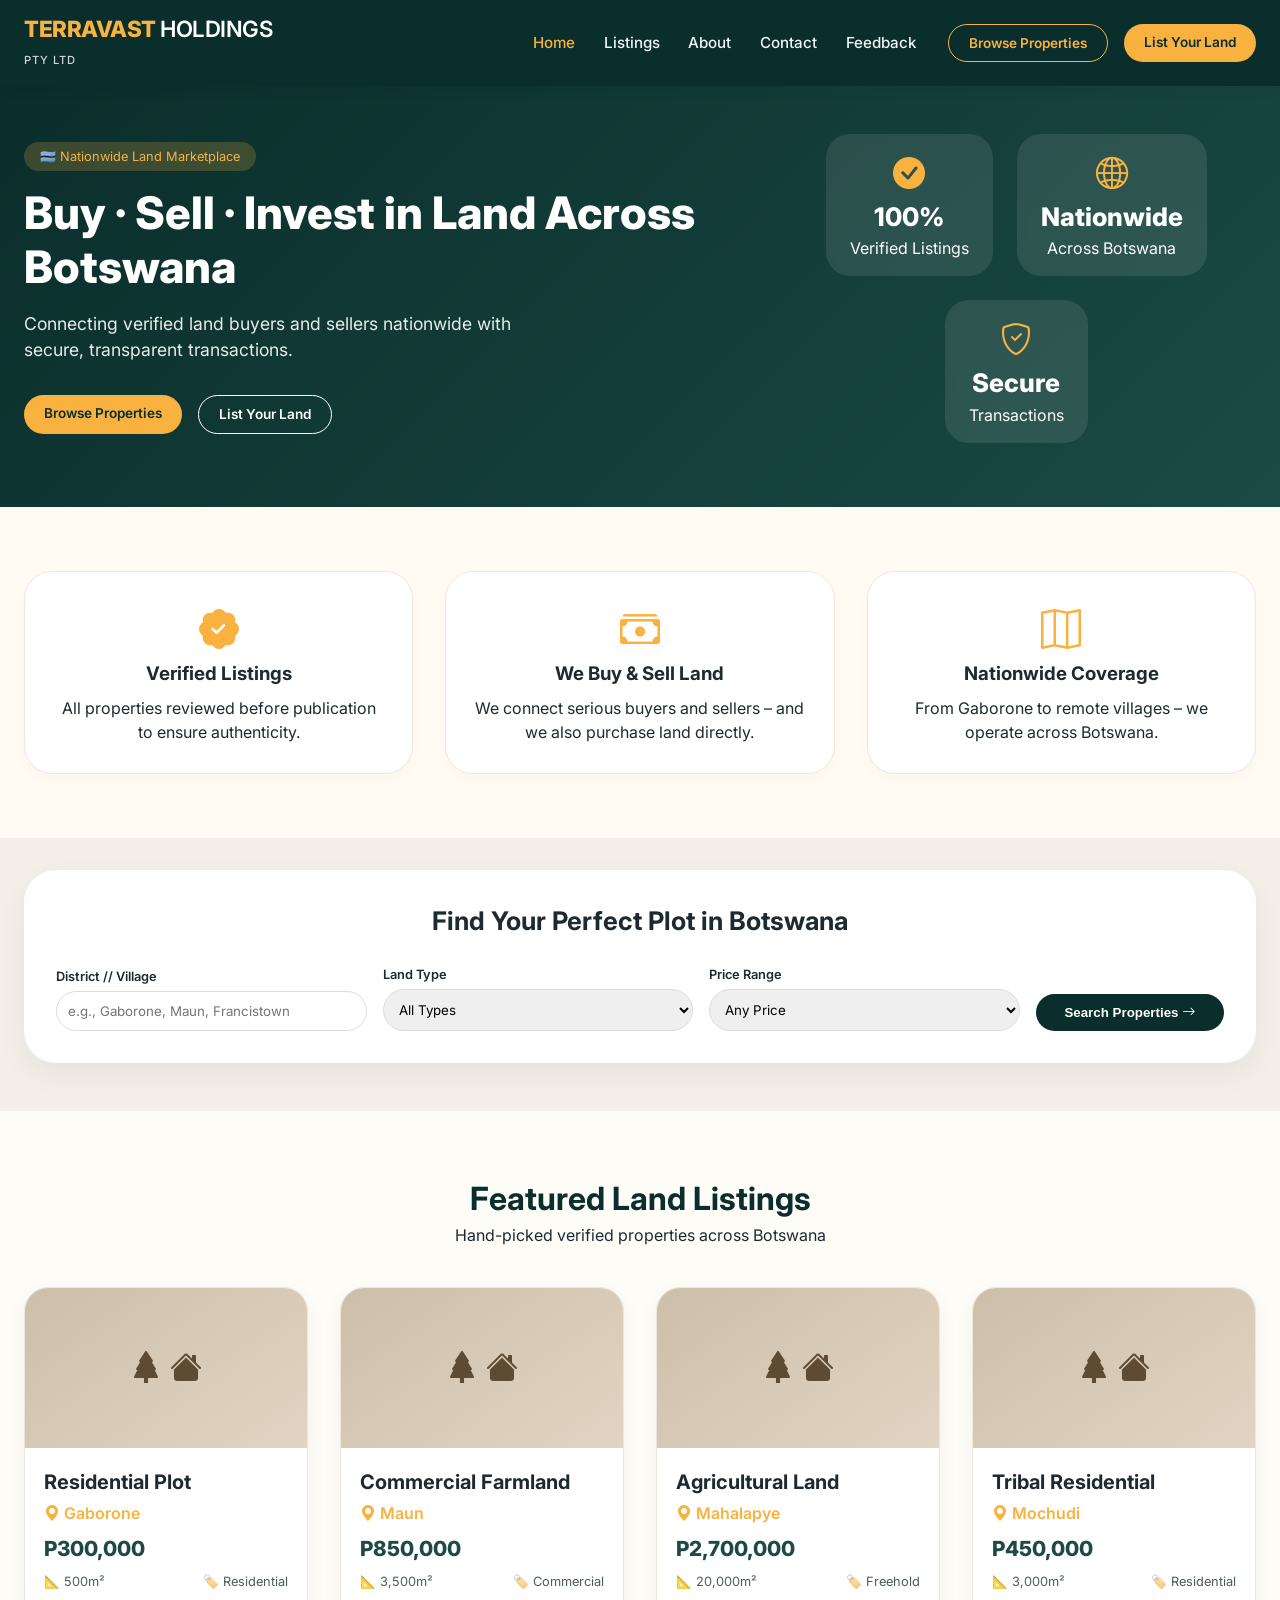
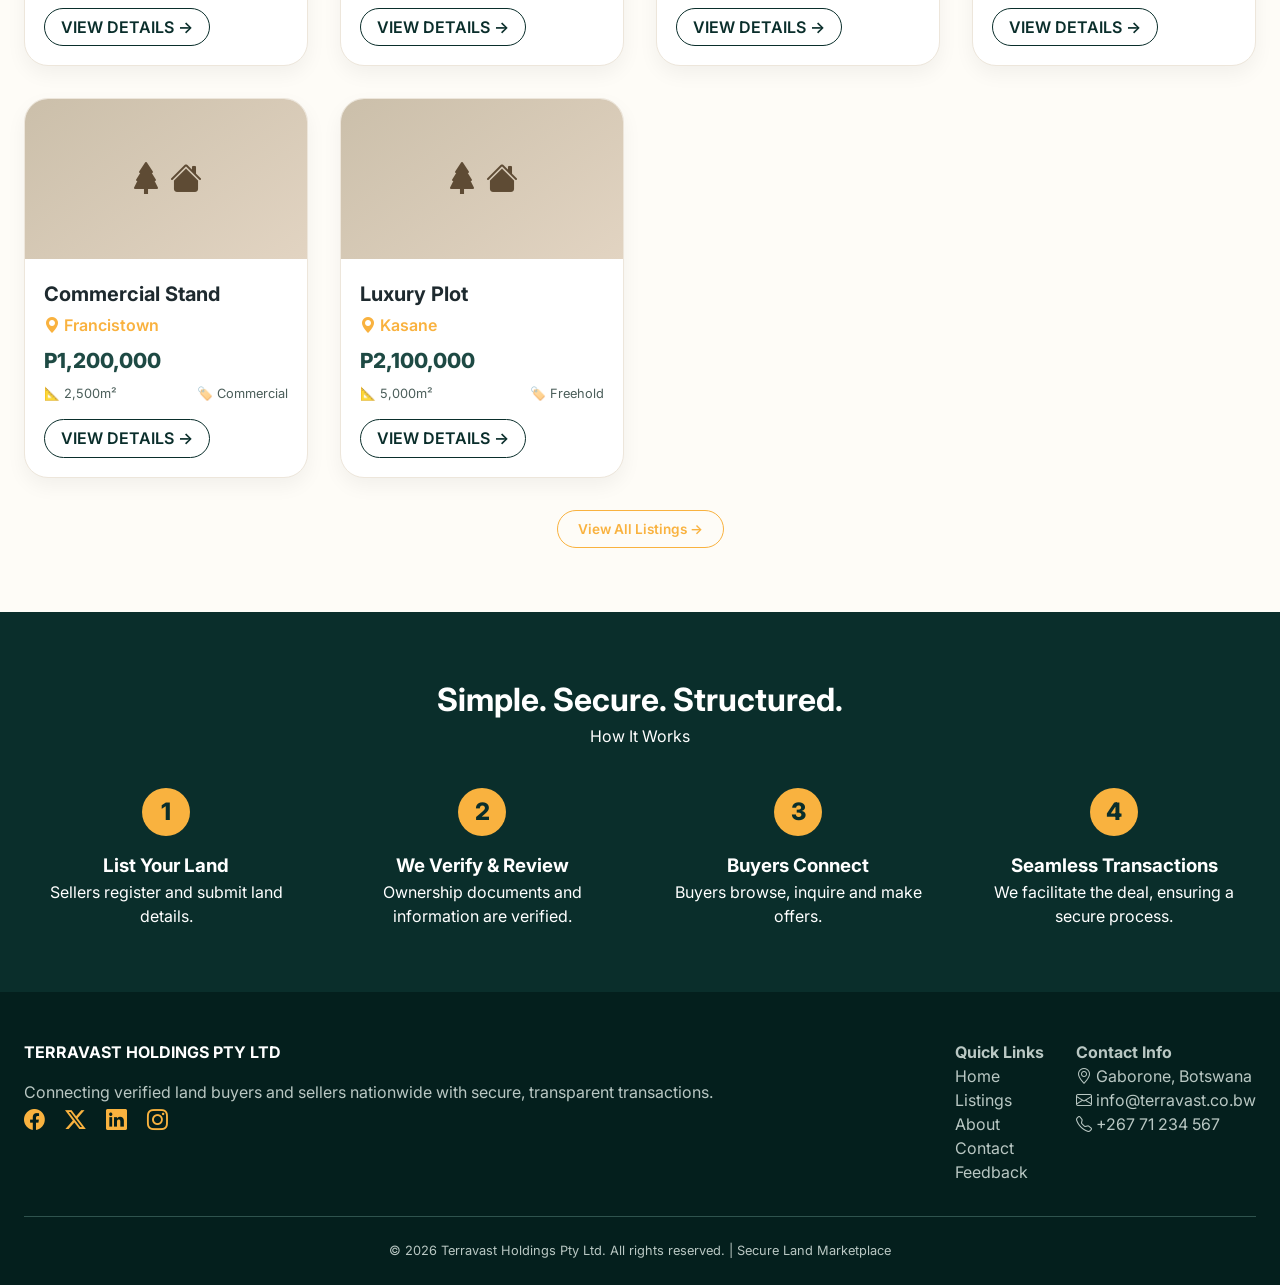
==== index.html @ a14aeb4b "Add files via upload yes" ====
<!DOCTYPE html>
<html lang="en">
<head>
    <meta charset="UTF-8">
    <meta name="viewport" content="width=device-width, initial-scale=1.0">
    <title>Terravast Holdings | Buy, Sell & Invest in Land Across Botswana</title>
    <!-- Google Fonts for better typography -->
    <link href="https://fonts.googleapis.com/css2?family=Inter:opsz,wght@14..32,300;14..32,400;14..32,600;14..32,700;14..32,800&display=swap" rel="stylesheet">
    <!-- Bootstrap Icons for icons (free icon library) -->
    <link rel="stylesheet" href="https://cdn.jsdelivr.net/npm/bootstrap-icons@1.11.3/font/bootstrap-icons.min.css">
    <!-- Link to external CSS file -->
    <link rel="stylesheet" href="style.css">
</head>
<body>

<!-- ========== HEADER / NAVIGATION BAR ========== -->
<!-- This appears on EVERY page - shows the logo and navigation links -->
<header class="site-header">
    <div class="container nav-container">
        <div class="logo-area">
            <h1 class="logo">
                <span class="logo-terra">TERRAVAST</span> 
                <span class="logo-hold">HOLDINGS</span>
                <br><span class="logo-sub">PTY LTD</span>
            </h1>
        </div>
        <nav class="main-nav">
            <ul class="nav-links">
                <li><a href="index.html" class="active">Home</a></li>
                <li><a href="listings.html">Listings</a></li>
                <li><a href="about.html">About</a></li>
                <li><a href="contact.html">Contact</a></li>
                <li><a href="feedback.html">Feedback</a></li>
            </ul>
            <div class="nav-actions">
                <a href="listings.html" class="btn-outline">Browse Properties</a>
                <a href="contact.html" class="btn-primary">List Your Land</a>
            </div>
            <!-- Mobile menu button (hamburger) - only shows on phones -->
            <button class="mobile-menu-btn" id="mobileMenuBtn" aria-label="Menu">
                <i class="bi bi-list"></i>
            </button>
        </nav>
    </div>
    <!-- Mobile navigation panel - hidden by default, shows when button clicked -->
    <div class="mobile-nav-panel" id="mobileNavPanel">
        <ul>
            <li><a href="index.html">Home</a></li>
            <li><a href="listings.html">Listings</a></li>
            <li><a href="about.html">About</a></li>
            <li><a href="contact.html">Contact</a></li>
            <li><a href="feedback.html">Feedback</a></li>
            <li><a href="listings.html" class="btn-outline-mobile">Browse Properties</a></li>
            <li><a href="contact.html" class="btn-primary-mobile">List Your Land</a></li>
        </ul>
    </div>
</header>

<main>
    <!-- ========== HERO SECTION ========== -->
    <!-- Big welcoming section at the top of the page -->
    <section class="hero">
        <div class="container hero-grid">
            <div class="hero-content">
                <span class="hero-badge">🇧🇼 Nationwide Land Marketplace</span>
                <h2>Buy · Sell · Invest in Land Across Botswana</h2>
                <p>Connecting verified land buyers and sellers nationwide with secure, transparent transactions.</p>
                <div class="hero-buttons">
                    <a href="listings.html" class="btn-primary">Browse Properties</a>
                    <a href="contact.html" class="btn-outline-light">List Your Land</a>
                </div>
            </div>
            <div class="hero-stats">
                <div class="stat-card">
                    <i class="bi bi-check-circle-fill"></i>
                    <h3>100%</h3>
                    <p>Verified Listings</p>
                </div>
                <div class="stat-card">
                    <i class="bi bi-globe2"></i>
                    <h3>Nationwide</h3>
                    <p>Across Botswana</p>
                </div>
                <div class="stat-card">
                    <i class="bi bi-shield-check"></i>
                    <h3>Secure</h3>
                    <p>Transactions</p>
                </div>
            </div>
        </div>
    </section>

    <!-- ========== FEATURES SECTION ========== -->
    <!-- Three cards explaining what makes Terravast special -->
    <section class="features">
        <div class="container">
            <div class="features-grid">
                <div class="feature-item">
                    <i class="bi bi-patch-check-fill"></i>
                    <h3>Verified Listings</h3>
                    <p>All properties reviewed before publication to ensure authenticity.</p>
                </div>
                <div class="feature-item">
                    <i class="bi bi-cash-stack"></i>
                    <h3>We Buy & Sell Land</h3>
                    <p>We connect serious buyers and sellers – and we also purchase land directly.</p>
                </div>
                <div class="feature-item">
                    <i class="bi bi-map"></i>
                    <h3>Nationwide Coverage</h3>
                    <p>From Gaborone to remote villages – we operate across Botswana.</p>
                </div>
            </div>
        </div>
    </section>

    <!-- ========== SEARCH SECTION ========== -->
    <!-- Search bar that lets users filter properties -->
    <section class="search-section">
        <div class="container">
            <div class="search-card">
                <h3>Find Your Perfect Plot in Botswana</h3>
                <form id="searchForm" class="search-form">
                    <div class="form-group">
                        <label>District // Village</label>
                        <input type="text" id="searchLocation" placeholder="e.g., Gaborone, Maun, Francistown">
                    </div>
                    <div class="form-group">
                        <label>Land Type</label>
                        <select id="searchType">
                            <option value="all">All Types</option>
                            <option value="Residential">Residential Plot</option>
                            <option value="Commercial">Commercial Farm</option>
                            <option value="Tribal">Tribal Land</option>
                            <option value="Freehold">Freehold</option>
                        </select>
                    </div>
                    <div class="form-group">
                        <label>Price Range</label>
                        <select id="searchPrice">
                            <option value="any">Any Price</option>
                            <option value="0-300000">Under P300,000</option>
                            <option value="300001-600000">P300k - P600k</option>
                            <option value="600001-1000000">P600k - P1M</option>
                            <option value="1000001+">P1M+</option>
                        </select>
                    </div>
                    <button type="submit" class="btn-search">Search Properties <i class="bi bi-arrow-right"></i></button>
                </form>
            </div>
        </div>
    </section>

    <!-- ========== FEATURED LISTINGS SECTION ========== -->
    <!-- Shows property cards - these are filled by JavaScript -->
    <section class="featured-listings">
        <div class="container">
            <div class="section-header">
                <h2>Featured Land Listings</h2>
                <p>Hand-picked verified properties across Botswana</p>
            </div>
            <div class="listings-grid" id="featuredListingsGrid">
                <!-- JavaScript will insert property cards here -->
            </div>
            <div class="view-all-wrap">
                <a href="listings.html" class="btn-outline">View All Listings →</a>
            </div>
        </div>
    </section>

    <!-- ========== HOW IT WORKS SECTION ========== -->
    <!-- 4-step process explaining how the platform works -->
    <section class="how-it-works">
        <div class="container">
            <div class="section-header">
                <h2>Simple. Secure. Structured.</h2>
                <p>How It Works</p>
            </div>
            <div class="steps">
                <div class="step">
                    <div class="step-num">1</div>
                    <h3>List Your Land</h3>
                    <p>Sellers register and submit land details.</p>
                </div>
                <div class="step">
                    <div class="step-num">2</div>
                    <h3>We Verify & Review</h3>
                    <p>Ownership documents and information are verified.</p>
                </div>
                <div class="step">
                    <div class="step-num">3</div>
                    <h3>Buyers Connect</h3>
                    <p>Buyers browse, inquire and make offers.</p>
                </div>
                <div class="step">
                    <div class="step-num">4</div>
                    <h3>Seamless Transactions</h3>
                    <p>We facilitate the deal, ensuring a secure process.</p>
                </div>
            </div>
        </div>
    </section>
</main>

<!-- ========== FOOTER ========== -->
<!-- Appears at the bottom of EVERY page -->
<footer class="site-footer">
    <div class="container">
        <div class="footer-grid">
            <div class="footer-brand">
                <h3>TERRAVAST HOLDINGS PTY LTD</h3>
                <p>Connecting verified land buyers and sellers nationwide with secure, transparent transactions.</p>
                <div class="social-icons">
                    <a href="#"><i class="bi bi-facebook"></i></a>
                    <a href="#"><i class="bi bi-twitter-x"></i></a>
                    <a href="#"><i class="bi bi-linkedin"></i></a>
                    <a href="#"><i class="bi bi-instagram"></i></a>
                </div>
            </div>
            <div class="footer-links">
                <h4>Quick Links</h4>
                <ul>
                    <li><a href="index.html">Home</a></li>
                    <li><a href="listings.html">Listings</a></li>
                    <li><a href="about.html">About</a></li>
                    <li><a href="contact.html">Contact</a></li>
                    <li><a href="feedback.html">Feedback</a></li>
                </ul>
            </div>
            <div class="footer-contact">
                <h4>Contact Info</h4>
                <p><i class="bi bi-geo-alt"></i> Gaborone, Botswana</p>
                <p><i class="bi bi-envelope"></i> info@terravast.co.bw</p>
                <p><i class="bi bi-telephone"></i> +267 71 234 567</p>
            </div>
        </div>
        <div class="footer-bottom">
            <p>&copy; 2026 Terravast Holdings Pty Ltd. All rights reserved. | Secure Land Marketplace</p>
        </div>
    </div>
</footer>

<!-- Link to external JavaScript file -->
<script src="script.js"></script>
</body>
</html>
---- style.css ----
/* ========================================
   TERRAVAST HOLDINGS - MAIN STYLESHEET
   External CSS3 for consistent page design
   ======================================== */

/* ---------- RESET & BASE ---------- */
* {
    margin: 0;
    padding: 0;
    box-sizing: border-box;
}

body {
    font-family: 'Inter', sans-serif;
    background-color: #fefcf7;
    color: #1e2a2f;
    line-height: 1.5;
}

.container {
    max-width: 1280px;
    margin: 0 auto;
    padding: 0 24px;
}

/* ---------- HEADER & NAVIGATION ---------- */
.site-header {
    background: #0a2e2b;
    padding: 1rem 0;
    position: sticky;
    top: 0;
    z-index: 1000;
    box-shadow: 0 4px 12px rgba(0,0,0,0.05);
}

.nav-container {
    display: flex;
    justify-content: space-between;
    align-items: center;
    flex-wrap: wrap;
}

/* Logo styling */
.logo-area .logo {
    font-size: 1.4rem;
    line-height: 1.2;
    letter-spacing: -0.5px;
}

.logo-terra {
    font-weight: 800;
    color: #f9b23f;
}

.logo-hold {
    font-weight: 600;
    color: #ffffff;
}

.logo-sub {
    font-size: 0.7rem;
    font-weight: 500;
    color: #cbd5e0;
    letter-spacing: 1px;
}

/* Navigation links */
.main-nav {
    display: flex;
    align-items: center;
    gap: 2rem;
}

.nav-links {
    display: flex;
    gap: 1.8rem;
    list-style: none;
}

.nav-links a {
    text-decoration: none;
    font-weight: 500;
    color: #f1f5f9;
    transition: 0.2s;
    font-size: 0.95rem;
}

.nav-links a:hover, .nav-links a.active {
    color: #f9b23f;
}

/* Button styles */
.nav-actions {
    display: flex;
    gap: 1rem;
}

.btn-outline, .btn-primary, .btn-outline-light {
    display: inline-block;
    padding: 0.5rem 1.25rem;
    border-radius: 40px;
    font-weight: 600;
    text-decoration: none;
    transition: all 0.2s;
    font-size: 0.85rem;
}

.btn-outline {
    border: 1.5px solid #f9b23f;
    color: #f9b23f;
    background: transparent;
}

.btn-outline:hover {
    background: #f9b23f;
    color: #0a2e2b;
}

.btn-primary {
    background: #f9b23f;
    color: #0a2e2b;
    border: none;
}

.btn-primary:hover {
    background: #e09d2c;
    transform: translateY(-2px);
}

.btn-outline-light {
    border: 1.5px solid white;
    color: white;
    background: transparent;
}

.btn-outline-light:hover {
    background: white;
    color: #0a2e2b;
}

/* Mobile menu */
.mobile-menu-btn {
    background: none;
    border: none;
    font-size: 1.8rem;
    color: white;
    display: none;
    cursor: pointer;
}

.mobile-nav-panel {
    display: none;
    background: #0f3c38;
    padding: 1rem 1.5rem;
    flex-direction: column;
    gap: 1rem;
}

.mobile-nav-panel.show {
    display: flex;
}

.mobile-nav-panel ul {
    list-style: none;
    display: flex;
    flex-direction: column;
    gap: 1rem;
}

.mobile-nav-panel a {
    color: white;
    text-decoration: none;
    font-weight: 500;
}

/* ---------- HERO SECTION ---------- */
.hero {
    background: linear-gradient(135deg, #0a2e2b 0%, #1b4a44 100%);
    color: white;
    padding: 3rem 0 4rem;
}

.hero-grid {
    display: flex;
    flex-wrap: wrap;
    justify-content: space-between;
    align-items: center;
    gap: 2rem;
}

.hero-content {
    flex: 1.5;
}

.hero-badge {
    background: rgba(249, 178, 63, 0.2);
    padding: 0.3rem 1rem;
    border-radius: 40px;
    font-size: 0.8rem;
    display: inline-block;
    margin-bottom: 1rem;
    color: #f9b23f;
}

.hero-content h2 {
    font-size: 2.8rem;
    font-weight: 800;
    line-height: 1.2;
    margin-bottom: 1rem;
}

.hero-content p {
    font-size: 1.1rem;
    opacity: 0.9;
    margin-bottom: 2rem;
    max-width: 550px;
}

.hero-buttons {
    display: flex;
    gap: 1rem;
    flex-wrap: wrap;
}

.hero-stats {
    flex: 1;
    display: flex;
    gap: 1.5rem;
    flex-wrap: wrap;
    justify-content: center;
}

.stat-card {
    background: rgba(255,255,255,0.1);
    backdrop-filter: blur(4px);
    border-radius: 24px;
    padding: 1rem 1.5rem;
    text-align: center;
    min-width: 110px;
}

.stat-card i {
    font-size: 2rem;
    color: #f9b23f;
}

.stat-card h3 {
    font-size: 1.6rem;
    font-weight: 800;
}

/* ---------- FEATURES SECTION ---------- */
.features {
    padding: 4rem 0;
    background: #fffaf2;
}

.features-grid {
    display: flex;
    flex-wrap: wrap;
    gap: 2rem;
    justify-content: center;
}

.feature-item {
    background: white;
    padding: 1.8rem;
    border-radius: 28px;
    text-align: center;
    flex: 1;
    min-width: 220px;
    box-shadow: 0 6px 14px rgba(0,0,0,0.02);
    transition: 0.2s;
    border: 1px solid #f0e7db;
}

.feature-item i {
    font-size: 2.5rem;
    color: #f9b23f;
    margin-bottom: 1rem;
}

.feature-item h3 {
    margin-bottom: 0.5rem;
}

/* ---------- SEARCH SECTION ---------- */
.search-section {
    padding: 2rem 0 3rem;
    background: #f3efe8;
}

.search-card {
    background: white;
    border-radius: 32px;
    padding: 2rem;
    box-shadow: 0 12px 30px rgba(0,0,0,0.05);
}

.search-card h3 {
    font-size: 1.6rem;
    margin-bottom: 1.5rem;
    text-align: center;
}

.search-form {
    display: flex;
    flex-wrap: wrap;
    gap: 1rem;
    align-items: flex-end;
}

.form-group {
    flex: 1;
    min-width: 160px;
}

.form-group label {
    display: block;
    font-weight: 600;
    margin-bottom: 0.3rem;
    font-size: 0.8rem;
}

.form-group input, .form-group select {
    width: 100%;
    padding: 0.7rem;
    border-radius: 28px;
    border: 1px solid #ddd;
    font-family: inherit;
}

.btn-search {
    background: #0a2e2b;
    color: white;
    border: none;
    padding: 0.7rem 1.8rem;
    border-radius: 40px;
    font-weight: 600;
    cursor: pointer;
    transition: 0.2s;
}

.btn-search:hover {
    background: #f9b23f;
    color: #0a2e2b;
}

/* ---------- FEATURED LISTINGS ---------- */
.featured-listings {
    padding: 4rem 0;
}

.section-header {
    text-align: center;
    margin-bottom: 2.5rem;
}

.section-header h2 {
    font-size: 2rem;
    font-weight: 700;
    color: #0a2e2b;
}

.listings-grid {
    display: grid;
    grid-template-columns: repeat(auto-fill, minmax(280px, 1fr));
    gap: 2rem;
    margin-bottom: 2rem;
}

.listing-card {
    background: white;
    border-radius: 24px;
    overflow: hidden;
    box-shadow: 0 8px 20px rgba(0,0,0,0.05);
    transition: transform 0.2s;
    border: 1px solid #ede6db;
}

.listing-card:hover {
    transform: translateY(-6px);
}

.listing-img-placeholder {
    background: linear-gradient(145deg, #cbbfaa, #e2d4c2);
    height: 160px;
    display: flex;
    align-items: center;
    justify-content: center;
    color: #5e4b34;
    font-size: 2rem;
    gap: 0.5rem;
}

.listing-card-content {
    padding: 1.2rem;
}

.listing-card-content h3 {
    font-size: 1.25rem;
    font-weight: 700;
    margin-bottom: 0.25rem;
}

.listing-location {
    color: #f9b23f;
    font-weight: 600;
    margin-bottom: 0.5rem;
}

.listing-price {
    font-weight: 800;
    font-size: 1.3rem;
    color: #1e4a44;
    margin: 0.5rem 0;
}

.listing-details {
    display: flex;
    justify-content: space-between;
    margin-bottom: 1rem;
    font-size: 0.8rem;
    color: #4b5e5a;
}

.btn-details {
    background: none;
    border: 1px solid #0a2e2b;
    padding: 0.4rem 1rem;
    border-radius: 40px;
    font-weight: 600;
    text-decoration: none;
    color: #0a2e2b;
    display: inline-block;
    transition: 0.2s;
}

.btn-details:hover {
    background: #0a2e2b;
    color: white;
}

.view-all-wrap {
    text-align: center;
    margin-top: 2rem;
}

/* ---------- HOW IT WORKS ---------- */
.how-it-works {
    background: #0a2e2b;
    color: white;
    padding: 4rem 0;
}

.how-it-works .section-header h2, 
.how-it-works .section-header p {
    color: white;
}

.steps {
    display: flex;
    flex-wrap: wrap;
    gap: 2rem;
    justify-content: space-between;
    margin-top: 2rem;
}

.step {
    flex: 1;
    min-width: 180px;
    text-align: center;
}

.step-num {
    background: #f9b23f;
    width: 48px;
    height: 48px;
    display: flex;
    align-items: center;
    justify-content: center;
    border-radius: 60px;
    font-weight: 800;
    font-size: 1.5rem;
    color: #0a2e2b;
    margin: 0 auto 1rem;
}

/* ---------- FOOTER ---------- */
.site-footer {
    background: #041f1d;
    color: #b9c7c3;
    padding: 3rem 0 1.5rem;
}

.footer-grid {
    display: flex;
    flex-wrap: wrap;
    gap: 2rem;
    justify-content: space-between;
    margin-bottom: 2rem;
}

.footer-brand {
    flex: 2;
    min-width: 220px;
}

.footer-brand h3 {
    color: white;
    margin-bottom: 1rem;
    font-size: 1rem;
}

.social-icons a {
    color: #f9b23f;
    font-size: 1.3rem;
    margin-right: 1rem;
    text-decoration: none;
}

.footer-links ul, .footer-contact ul {
    list-style: none;
}

.footer-links a {
    color: #b9c7c3;
    text-decoration: none;
}

.footer-links a:hover {
    color: #f9b23f;
}

.footer-bottom {
    text-align: center;
    border-top: 1px solid #2f534e;
    padding-top: 1.5rem;
    font-size: 0.8rem;
}

/* ---------- RESPONSIVE DESIGN (Mobile & Tablet) ---------- */
@media (max-width: 880px) {
    .nav-links, .nav-actions {
        display: none;
    }
    .mobile-menu-btn {
        display: block;
    }
    .hero-content h2 {
        font-size: 2rem;
    }
    .search-form {
        flex-direction: column;
        align-items: stretch;
    }
    .steps {
        flex-direction: column;
        align-items: center;
    }
}

@media (max-width: 640px) {
    .hero-grid {
        flex-direction: column;
        text-align: center;
    }
    .hero-buttons {
        justify-content: center;
    }
    .hero-content p {
        margin-left: auto;
        margin-right: auto;
    }
    .container {
        padding: 0 16px;
    }
    .listing-img-placeholder {
        height: 140px;
    }
}
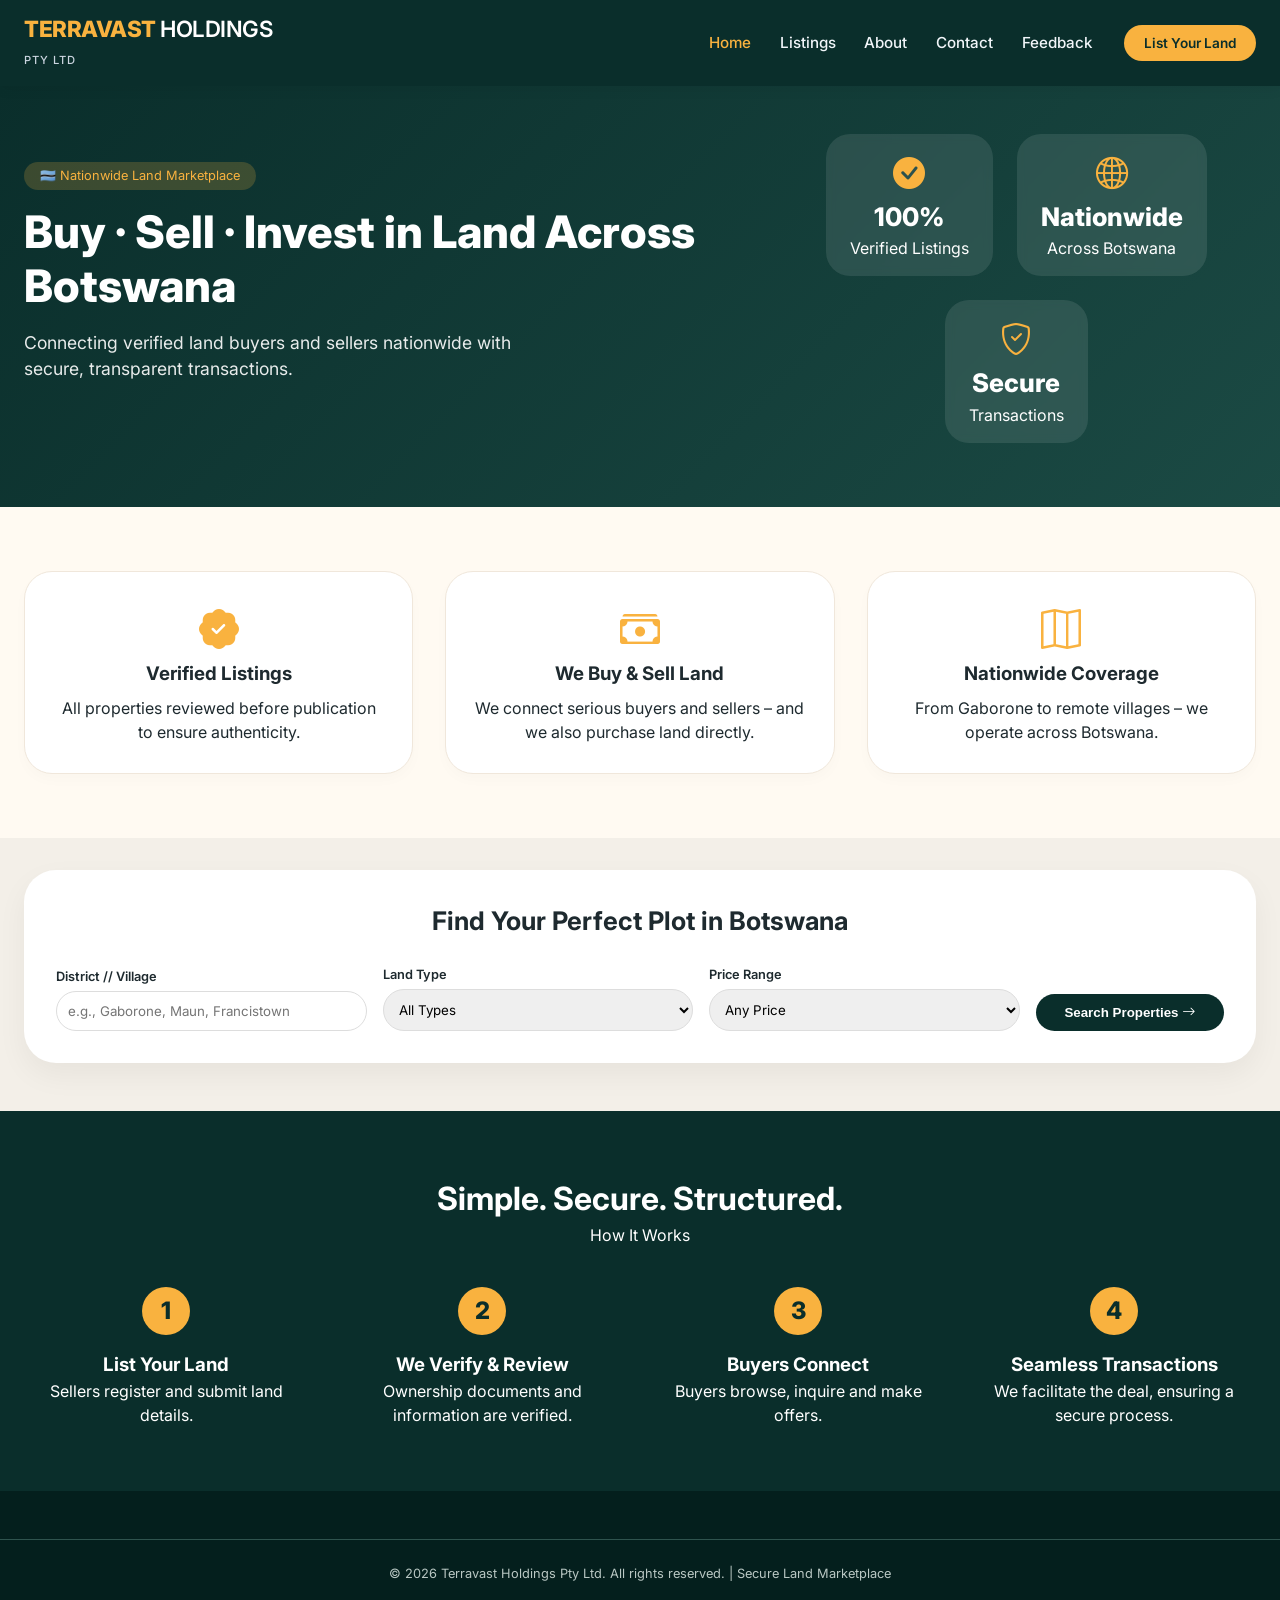
==== commit b7ad9144: "Fix HTML formatting and structure making the website complete" ====
--- a/index.html
+++ b/index.html
@@ -33,7 +33,6 @@
                 <li><a href="feedback.html">Feedback</a></li>
             </ul>
             <div class="nav-actions">
-                <a href="listings.html" class="btn-outline">Browse Properties</a>
                 <a href="contact.html" class="btn-primary">List Your Land</a>
             </div>
             <!-- Mobile menu button (hamburger) - only shows on phones -->
@@ -50,7 +49,6 @@
             <li><a href="about.html">About</a></li>
             <li><a href="contact.html">Contact</a></li>
             <li><a href="feedback.html">Feedback</a></li>
-            <li><a href="listings.html" class="btn-outline-mobile">Browse Properties</a></li>
             <li><a href="contact.html" class="btn-primary-mobile">List Your Land</a></li>
         </ul>
     </div>
@@ -65,10 +63,6 @@
                 <span class="hero-badge">🇧🇼 Nationwide Land Marketplace</span>
                 <h2>Buy · Sell · Invest in Land Across Botswana</h2>
                 <p>Connecting verified land buyers and sellers nationwide with secure, transparent transactions.</p>
-                <div class="hero-buttons">
-                    <a href="listings.html" class="btn-primary">Browse Properties</a>
-                    <a href="contact.html" class="btn-outline-light">List Your Land</a>
-                </div>
             </div>
             <div class="hero-stats">
                 <div class="stat-card">
@@ -150,24 +144,7 @@
             </div>
         </div>
     </section>
-
-    <!-- ========== FEATURED LISTINGS SECTION ========== -->
-    <!-- Shows property cards - these are filled by JavaScript -->
-    <section class="featured-listings">
-        <div class="container">
-            <div class="section-header">
-                <h2>Featured Land Listings</h2>
-                <p>Hand-picked verified properties across Botswana</p>
-            </div>
-            <div class="listings-grid" id="featuredListingsGrid">
-                <!-- JavaScript will insert property cards here -->
-            </div>
-            <div class="view-all-wrap">
-                <a href="listings.html" class="btn-outline">View All Listings →</a>
-            </div>
-        </div>
-    </section>
-
+    
     <!-- ========== HOW IT WORKS SECTION ========== -->
     <!-- 4-step process explaining how the platform works -->
     <section class="how-it-works">
@@ -205,35 +182,6 @@
 <!-- ========== FOOTER ========== -->
 <!-- Appears at the bottom of EVERY page -->
 <footer class="site-footer">
-    <div class="container">
-        <div class="footer-grid">
-            <div class="footer-brand">
-                <h3>TERRAVAST HOLDINGS PTY LTD</h3>
-                <p>Connecting verified land buyers and sellers nationwide with secure, transparent transactions.</p>
-                <div class="social-icons">
-                    <a href="#"><i class="bi bi-facebook"></i></a>
-                    <a href="#"><i class="bi bi-twitter-x"></i></a>
-                    <a href="#"><i class="bi bi-linkedin"></i></a>
-                    <a href="#"><i class="bi bi-instagram"></i></a>
-                </div>
-            </div>
-            <div class="footer-links">
-                <h4>Quick Links</h4>
-                <ul>
-                    <li><a href="index.html">Home</a></li>
-                    <li><a href="listings.html">Listings</a></li>
-                    <li><a href="about.html">About</a></li>
-                    <li><a href="contact.html">Contact</a></li>
-                    <li><a href="feedback.html">Feedback</a></li>
-                </ul>
-            </div>
-            <div class="footer-contact">
-                <h4>Contact Info</h4>
-                <p><i class="bi bi-geo-alt"></i> Gaborone, Botswana</p>
-                <p><i class="bi bi-envelope"></i> info@terravast.co.bw</p>
-                <p><i class="bi bi-telephone"></i> +267 71 234 567</p>
-            </div>
-        </div>
         <div class="footer-bottom">
             <p>&copy; 2026 Terravast Holdings Pty Ltd. All rights reserved. | Secure Land Marketplace</p>
         </div>
@@ -243,4 +191,4 @@
 <!-- Link to external JavaScript file -->
 <script src="script.js"></script>
 </body>
-</html>+</html>
